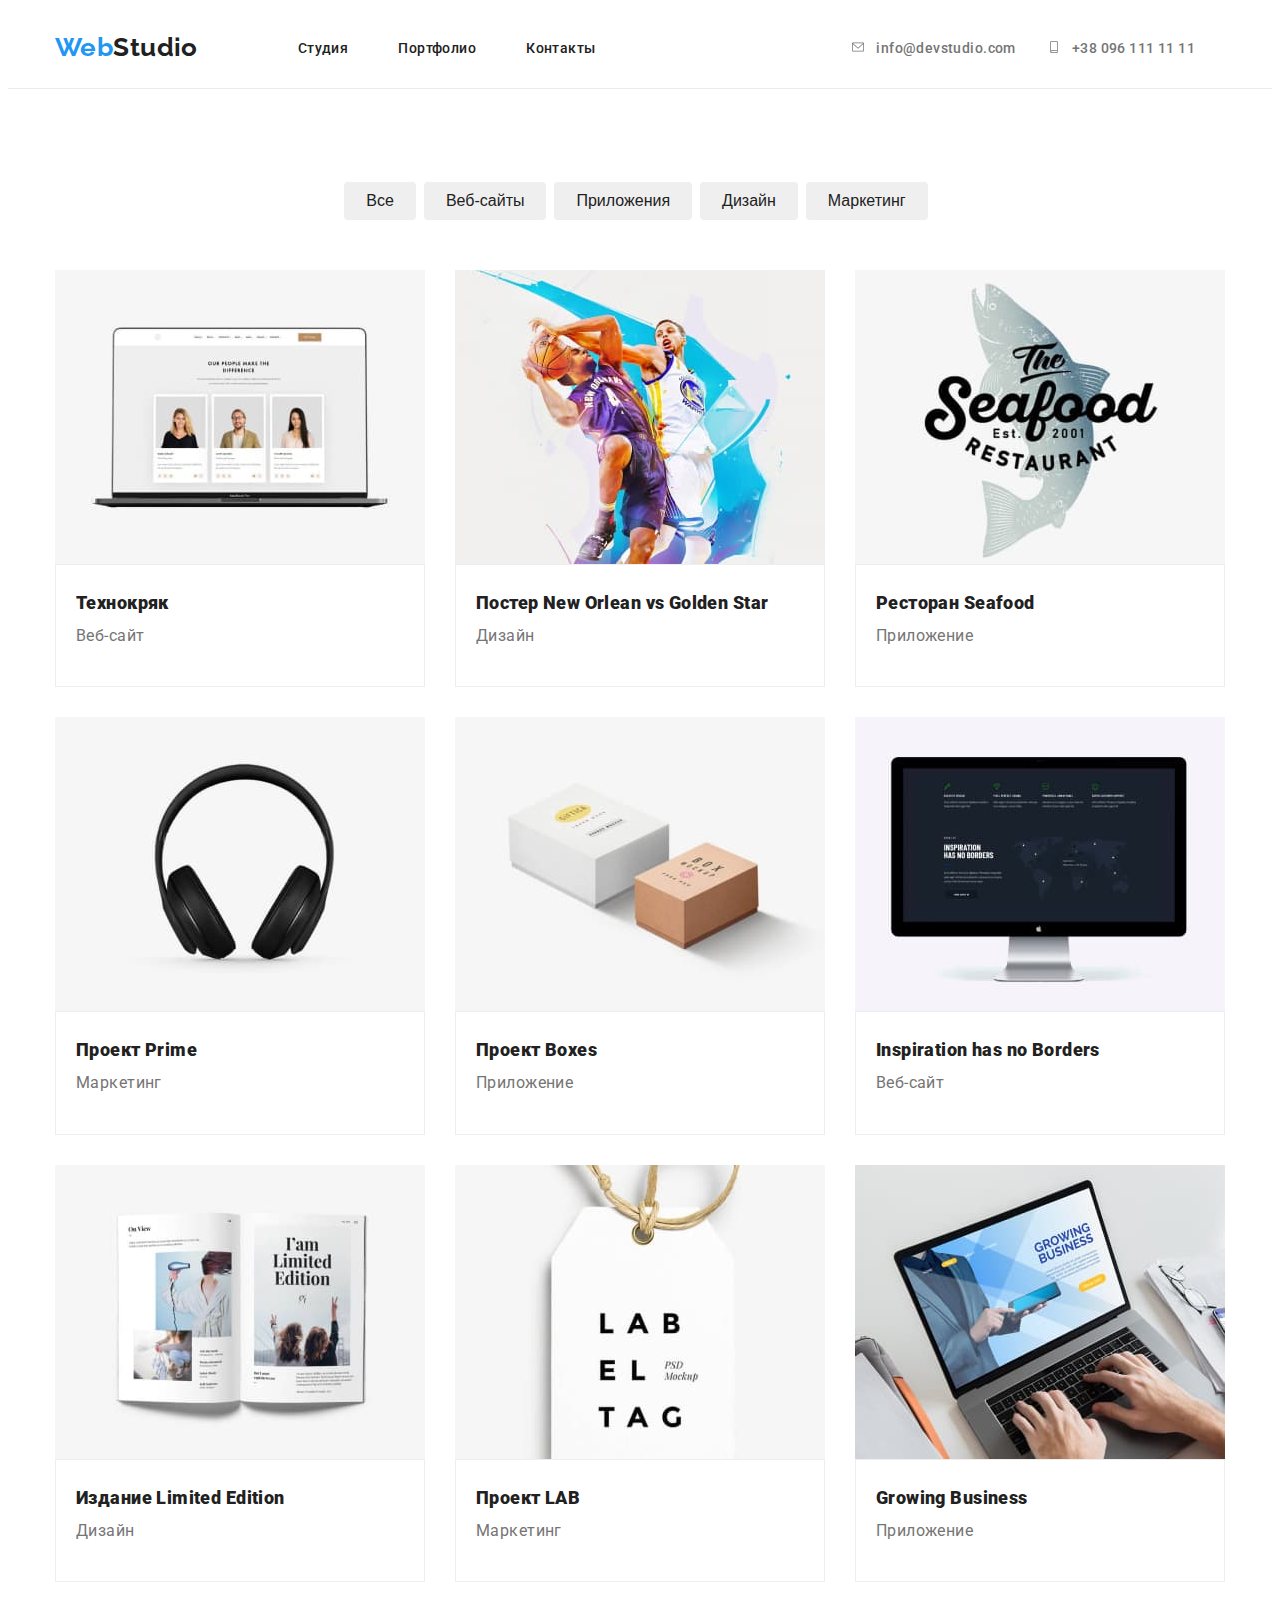
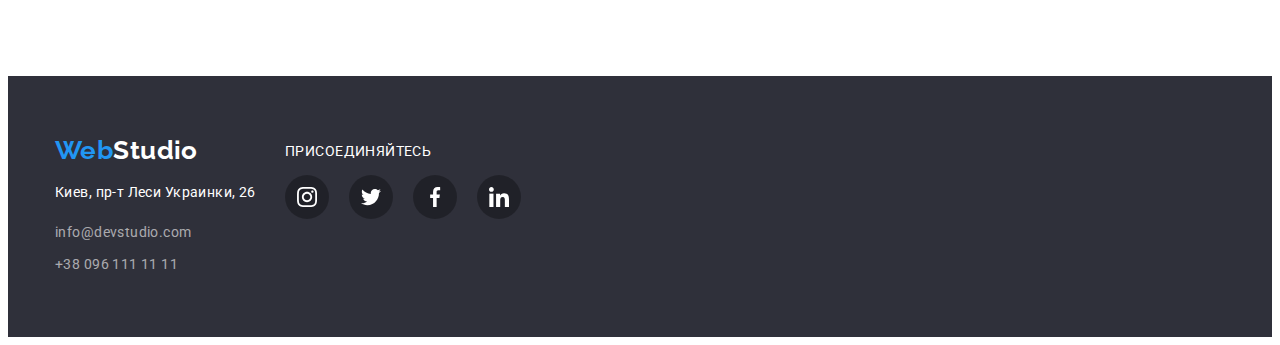
==== portfolio.html @ 4f00b6cf "hw6" ====
<!DOCTYPE html>
<html lang="en">

<head>
  <meta charset="UTF-8" />
  <meta http-equiv="X-UA-Compatible" content="IE=edge" />
  <meta name="viewport" content="width=device-width, initial-scale=1.0" />
  <title>Project-homework1</title>
  <link href="https://fonts.googleapis.com/css2?family=Raleway&family=Roboto:wght@400;500;700;900&display=swap"
    rel="stylesheet" />
  <link rel="stylesheet" href="https://cdnjs.cloudflare.com/ajax/libs/modern-normalize/1.0.0/modern-normalize.min.css"
    integrity="sha512-ISS7cAi1PEhQ8jnbJpJZMd29NlhNj4AWYyLOSp2CE/CsHxTCu+r+t0D2yoJudVrd0/8fTVPUVDzY5Tvli75u/g=="
    crossorigin="anonymous" />
  <link rel="stylesheet" href="./css/styles.css" />
</head>


<body>
  <!-- Заголовк -->
  <header class="header">
    <div class="container">
      <nav class="navigation">
        <ul class="navigation-list list">
          <li class="logo">
            <a href="./index.html" class="logo"><span class="logo-span">Web</span>Studio</a>
          </li>
          <li class="navigation-list-item">
            <a href="./index.html" class="navigation-list-item link">Студия</a>
          </li>
          <li class="navigation-list-item">
            <a href="./portfolio.html" class="navigation-list-item link">Портфолио</a>
          </li>
          <li class="navigation-list-item">
            <a href="./index.html" class="navigation-list-item link">Контакты</a>
          </li>
        </ul>
      </nav>
      <ul class="addres-list list">
        <li class="addres-list-item">
          <a href="mailto:info@devstudio.com" class="address-list-link link">
            <svg class="envelope-img" width="16" height="12">
              <use href="./images/symbol-defs.svg#icon-envelope"></use>
            </svg>info@devstudio.com</a>
        </li>
        <li class="addres-list-item list">
          <a href="tel:+380961111111" class="address-list-link link">
            <svg class="smartphone-img" width="16" height="12">
              <use href="./images/symbol-defs.svg#icon-smartphone"></use>
            </svg>+38 096 111 11 11</a>
        </li>
      </ul>
    </div>
  </header>
  <!--Main-->
  <main>
    <section class="buttons-items">
      <div class="container">
        <ul class="buttons-item list">
          <li><button type="button" class="button">Все</button></li>
          <li><button type="button" class="button">Веб-сайты</button></li>
          <li><button type="button" class="button">Приложения</button></li>
          <li><button type="button" class="button">Дизайн</button></li>
          <li><button type="button" class="button">Маркетинг</button></li>
        </ul>
      </div>
    </section>
    <section class="main-items">
      <div class="container">
        <ul class="items list">
          <li class="item">
            <a class="item-link-img" href="#">
              <div class="overlay-item">
                <img src="images/img0.jpg" alt="Пример" width="370" />
                <p class="overlay-text">Технокряк это современная площадка распространения
                  коронавируса. Компании используют эту платформу для цифрового шпионажа и
                  атак на защищённые сервера конкурентов.</p>
              </div>
              <div class="item-content-wrapper">
                <h3 class="tittle">Технокряк</h3>
                <p class="text-list">Веб-сайт</p>
              </div>
            </a>
          </li>
          <li class="item">
            <a href="#">
              <div class="overlay-item">
                <img src="images/img(11).jpg" alt="Пример" width="370" />
                <p class="overlay-text">Технокряк это современная площадка распространения
                  коронавируса. Компании используют эту платформу для цифрового шпионажа и
                  атак на защищённые сервера конкурентов.</p>
              </div>
              <div class="item-content-wrapper">
                <h3 class="tittle">Постер New Orlean vs Golden Star</h3>
                <p class="text-list">Дизайн</p>
            </a>
      </div>
      </li>
      <li class="item">
        <a href="#">
          <div class="overlay-item">
            <img src="images/img(22).jpg" alt="Пример" width="370" />
            <p class="overlay-text">Технокряк это современная площадка распространения
              коронавируса. Компании используют эту платформу для цифрового шпионажа и
              атак на защищённые сервера конкурентов.</p>
          </div>
          <div class="item-content-wrapper">
            <h3 class="tittle">Ресторан Seafood</h3>
            <p class="text-list">Приложение</p>
        </a></div>
      </li>
      <li class="item">
        <a href="#">
          <div class="overlay-item">
            <img src="images/img(33).jpg" alt="Пример" width="370" />
            <p class="overlay-text">Технокряк это современная площадка распространения
              коронавируса. Компании используют эту платформу для цифрового шпионажа и
              атак на защищённые сервера конкурентов.</p>
          </div>
          <div class="item-content-wrapper">
            <h3 class="tittle">Проект Prime</h3>
            <p class="text-list">Маркетинг</p>
        </a></div>
      </li>
      <li class="item">
        <a href="#">
          <div class="overlay-item">
            <img src="images/img(44).jpg" alt="Пример" width="370" />
            <p class="overlay-text">Технокряк это современная площадка распространения
              коронавируса. Компании используют эту платформу для цифрового шпионажа и
              атак на защищённые сервера конкурентов.</p>
          </div>
          <div class="item-content-wrapper">
            <h3 class="tittle">Проект Boxes</h3>
            <p class="text-list">Приложение</p>
        </a></div>
      </li>
      <li class="item">
        <a href="#">
          <div class="overlay-item">
            <img src="images/img(55).jpg" alt="Пример" width="370" />
            <p class="overlay-text">Технокряк это современная площадка распространения
              коронавируса. Компании используют эту платформу для цифрового шпионажа и
              атак на защищённые сервера конкурентов.</p>
          </div>
          <div class="item-content-wrapper">
            <h3 class="tittle">Inspiration has no Borders</h3>
            <p class="text-list">Веб-сайт</p>
        </a></div>
      </li>
      <li class="item">
        <a href="#">
          <div class="overlay-item">
            <img src="images/img(66).jpg" alt="Пример" width="370" />
            <p class="overlay-text">Технокряк это современная площадка распространения
              коронавируса. Компании используют эту платформу для цифрового шпионажа и
              атак на защищённые сервера конкурентов.</p>
          </div>
          <div class="item-content-wrapper">
            <h3 class="tittle">Издание Limited Edition</h3>
            <p class="text-list">Дизайн</p>
        </a></div>
      </li>
      <li class="item">
        <a href="#">
          <div class="overlay-item">
            <img src="images/img(77).jpg" alt="Пример" width="370" />
            <p class="overlay-text">Технокряк это современная площадка распространения
              коронавируса. Компании используют эту платформу для цифрового шпионажа и
              атак на защищённые сервера конкурентов.</p>
          </div>
          <div class="item-content-wrapper">

            <h3 class="tittle">Проект LAB</h3>
            <p class="text-list">Маркетинг</p>
        </a></div>
      </li>
      <li class="item">
        <a href="#">
          <div class="overlay-item">
            <img src="images/img(88).jpg" alt="Пример" width="370" />
            <p class="overlay-text">Технокряк это современная площадка распространения
              коронавируса. Компании используют эту платформу для цифрового шпионажа и
              атак на защищённые сервера конкурентов.</p>
          </div>
          <div class="item-content-wrapper">
            <h3 class="tittle">Growing Business</h3>
            <p class="text-list">Приложение</p>
        </a></div>
      </li>
      </ul>
      </div>
    </section>
  </main>
  <!-- Подвал -->
  <footer class="footer">
    <div class="container">
      <address class="address">
        <a href="./index.html" class="logo"><span class="logo-span">Web</span><span class="logo-spanf">Studio</span></a>
        <p class="add-text">Киев, пр-т Леси Украинки, 26</p>
        <ul class="contacts-listf">
          <li>
            <a href="mailto:info@devstudio.com" class="contacts-listf list">info@devstudio.com</a>
          </li>
          <li>
            <a href="tel:+380961111111" class="contacts-listf list">+38 096 111 11 11</a>
          </li>
        </ul>
      </address>
      <div class="social-footer-content">
        <p class="footer-text">присоединяйтесь</p>
        <ul class="social-links-footer list">
          <li>
            <a href="#" class="icon-social-item">
              <svg class="social-list-icon" width="20" height="20">
                <use href="./images/symbol-defs.svg#icon-instagram-2"></use>
              </svg></a>
          </li>
          <li>
            <a href="#" class="icon-social-item">
              <svg class="social-list-icon" width="20" height="20">
                <use href="./images/symbol-defs.svg#icon-twitter-1"></use>
              </svg></a>
          </li>
          <li>
            <a href="#" class="icon-social-item">
              <svg class="social-list-icon" width="20" height="20">
                <use href="./images/symbol-defs.svg#icon-facebook-1"></use>
              </svg></a>
          </li>
          <li>
            <a href="#" class="icon-social-item">
              <svg class="social-list-icon" width="20" height="20">
                <use href="./images/symbol-defs.svg#icon-linkedin-1"></use>
              </svg></a>
          </li>
        </ul>
      </div>
    </div>
  </footer>
</body>

</html>
---- css/styles.css ----
/* Colors
text color - #757575
main text color - #212121
accent - #2196F3
primary bcg- # ffffff
secondary bcg- #E5E5E5 */
/* .visually-hidden { */


/* base settings */
h1,
h2,
h3,
h4,
h5,
h6,
p {
  margin: 0;
}

ul,
ol {
  margin: 0;
  padding: 0;
}

.link, a {
  text-decoration: none;
}

.list {
  list-style: none;
}

img {
  width: 100%;
  height: auto;
  display: block;

}
/* base style */
svg {
  fill:var(--primary-text-color);
}

visually-hidden {
  position: absolute !important;
  clip: rect(1px 1px 1px 1px);
  /* IE6, IE7 */
  clip: rect(1px, 1px, 1px, 1px);
  padding: 0 !important;
  border: 0 !important;
  height: 1px !important;
  width: 1px !important;
  overflow: hidden;
}
/* Positions */

.container {
  width: 1200px;
  padding-left: 15px;
  padding-right: 15px;
  margin: 0 auto;
  box-sizing: border-box;
}

:root {
  --main-font: "Roboto",
    sans-serif;
  --secondary-font: "Raleway",
    sans-serif;
  --primary-text-color: #757575;
  --title-text-color: #212121;
  --accent-color: #2196f3;
  --primary-white-color: #ffffff;
}

body {
  background-color: var(--primary-white-color);
  color: var(--primary-text-color);
  font-family: "Roboto", "Open Sans", "Helvetica Neue", sans-serif;
  font-size: 14px;
  line-height: 1.14;
  letter-spacing: 0.03em;
}

/* header */
.logo {
  color: var(--title-text-color);
  font-family: "Raleway", sans-serif;
  font-weight: 700;
  font-size: 26px;
  line-height: 1.14;
  text-decoration: none;
  margin-right: 50px;

}

.logo-span {
  color: var(--accent-color);

}

.logo-spanf {
  color: var(--primary-white-color);
}
.header {
  border-bottom: 1px solid #ECECEC;
}

.header .container {
  display: flex;
  align-items: center;
  justify-content: space-between;
   
  
}
/* nav */
.navigation-list-item {
  position:relative;
  color: var(--title-text-color);
  font-weight: 500;
  font-size: 14px;
  line-height: 1.17;
  padding: 32px 0;

  transition: color 250ms cubic-bezier(0.4, 0, 0.2, 1);
}
.navigation-list-item:hover::after,
.navigation-list-item:focus::after,
.navigation-list-item:active::after {
  position: absolute;
  top: calc(100% - 3px);
  left:0;
  width:100%;
  border-radius: 4px;
  display: block;
  content:"";
  height: 4px;
  background: var(--accent-color);
  color: var(--accent-color);
  cursor: pointer;
  

}

.navigation-list {
  display: flex;
  align-items: center;

}

.navigation-list-item:not(:last-child) {
  margin-right: 50px;
  align-items: center;
}

/* adress-list */

.addres-list {
  display: flex;
  align-items: center;
  justify-content: space-between;
  
}

.envelope-img,
.smartphone-img {
  margin-right: 10px;
  align-items: center;
  transition: fill 250ms cubic-bezier(0.4, 0, 0.2, 1);
}
.envelope-img:hover,
.smartphone-img:hover {
  fill: var(--accent-color);
}

.address-list-link {
  color: var(--primary-text-color);
  font-weight: 500;
  font-size: 14px;
  line-height: 1.17;
  margin-right: 30px;
  align-items: center;
  transition: color 250ms cubic-bezier(0.4, 0, 0.2, 1);
}

.address-list-link:hover,
.address-list-link:focus,
.address-list-link:active {
  color: var(--accent-color);
  cursor: pointer;
  
}
/* Hero */

.hero .container {
  display: flex;
  flex-direction: column;
  height: 600px;
  align-items: center;
  margin-bottom: 93px;
  background-image:linear-gradient(rgba(47, 48, 58, 0.4),
  rgba(47, 48, 58, 0.4)),
  url("../images/Img\(99\).jpg");
  background-color: #2F303A;
  background-repeat: no-repeat;
  background-size: cover;
  
}

.hero-tittle {
  color: var(--primary-white-color);
  font-weight: 900;
  font-size: 44px;
  line-height: 1.36;
  text-align: center;
  margin-top: 200px;
  margin-bottom: 40px;
  width: 696px;
  height: 120px;
  justify-content: center;
  text-transform: uppercase;
  
}

/* buttons */
.button-hero {
  font-family: inherit;
  color: var(--primary-white-color);
  background-color: var(--accent-color);
  cursor: pointer;
  font-size: 12px;
  line-height: 1.33;
  letter-spacing: 0.09em;
  text-transform: uppercase;

  width: 200px;
  padding: 10px 32px;
  box-shadow: 0px 4px 4px rgba(0, 0, 0, 0.15);
  border-radius: 4px;
  
}
.buttons-items .container {
  display: flex;
  align-items: center;
  justify-content: space-between;
}
.navigation {
  display: flex;
  align-items: center;
}

.buttons-item {
  display: flex;
  align-items: center;
  margin: 0 auto;
  margin-top: 93px;
  margin-bottom: 50px;
  
}
.button:hover,
.button:focus {
  box-shadow: 0px 3px 1px rgba(0, 0, 0, 0.1),
  0px 1px 2px rgba(0, 0, 0, 0.08),
  0px 2px 2px rgba(0, 0, 0, 0.12);
  background-color: #2196F3;
  
}
.button {
  color: var(--title-text-color);
  font-weight: 500;
  font-size: 16px;
  line-height: 1.6;
  margin-right: 30px;
  border: none;
  border-radius: 4px;
  padding: 6px 22px;
  margin-right: 8px;
  transition: box-shadow 250ms cubic-bezier(0.4, 0, 0.2, 1), background-color 250ms cubic-bezier(0.4, 0, 0.2, 1);
}

.button:hover,
.button:focus,
.button:active {
  color: var(--primary-white-color);
  background-color: var(--accent-color);
}

.tittle {
  color: var(--title-text-color);
  font-weight: 900;
  font-size: 18px;
  line-height: 2;
  
}

/* Section */

.section-tittle {
  color: var(--title-text-color);
  font-weight: 700;
  font-size: 36px;
  line-height: 1.17;
  text-align: center;
}
/* Featurres */
.features .container {
  display: flex;
  align-items: center;
  margin-bottom: 94px;
  justify-content: space-between;

}

.feature-icon:not(:last-child) {
  width: 270px;
  height: 120px;
  justify-content: space-between;
  padding-left: 90px;
}
.feature-items {
  display: flex;
  align-items: center;
  justify-content: center;
  
}

.feature {
  color: var(--title-text-color);
  font-weight: 700;
  font-size: 14px;
  line-height: 1.14;
  text-transform: uppercase;
  text-align:justify;
  display: flex;
  width: 270px;
  margin-bottom: 10px;
  margin-right: 30px;
  padding-left: 30px;
    
}

.features-text {
  color: var(--primary-text-color);
  font-weight: 400;
  font-size: 14px;
  line-height: 1.71;
  text-transform: none;
  width: 270px;
  padding-left: 30px;
}

/* work */

.worker-tittle {
  color: var(--title-text-color);
  font-weight: 500;
  font-size: 16px;
  line-height: 1.17;
  text-align: center;
  margin-bottom: 9px;
}
.work .container {
  display: flex;
  align-items: center;
  margin-bottom: 94px;
  justify-content: space-between;
  flex-direction: column;
}
.section-tittle {
  
  margin-bottom: 50px;
  
}
.work-items {
  display: flex;
}

.work-item {
  position: relative;
  display: flex;
  margin-right: 30px;
  width: 370px;
  flex-direction: row;

}
.feature-item-text {
  position: absolute;
  bottom: 0px;
  width: 370px;
  height: 70px;
  padding: 27px;
  text-align: center;
  text-transform: uppercase;
  color: var(--primary-white-color);
  font-weight: 700;
  font-size: 14px;
  line-height: 1.14;
  background: rgba(47, 48, 58, 0.8);
}
/* items */

.main-items .container {
  display: flex;
  align-items: center;
  margin-bottom: 94px;
  justify-content: space-between;
    
}
.items {
  display: flex;
  flex-wrap: wrap;
  margin-left: -30px;
  margin-top: -30px;
       
}
.item:hover {
  border: 1px solid #EEEEEE;
  box-shadow: 0px 1px 1px rgba(0, 0, 0, 0.12),
  0px 4px 4px rgba(0, 0, 0, 0.06),
  1px 4px 6px rgba(0, 0, 0, 0.16);

}
.item {
 
  width: calc(100% / 3 - 30px);
  margin-left: 30px;
  margin-top: 30px;
  transition: border 250ms cubic-bezier(0.4, 0, 0.2, 1), box-shadow 250ms cubic-bezier(0.4, 0, 0.2, 1);
}
.overlay-item {
  transform: translateY(0);
  position: relative;
  background-color: white;
  overflow: hidden;
}
.overlay-text {
  cursor: pointer;
  font-size: 18px;
  line-height: 1.33;
  letter-spacing: 0.09em;
  transform: translateY(100%);
  position: absolute;
  background-color:rgba(33, 150, 243, 0.9);
  top:0;
  left:0;
  right:0;
  bottom:0;
  margin:0;
  transition: 250ms ease;
  color: var(--primary-white-color);
  padding: 24px 63px;
  text-align: center;

    
}
.overlay-item:hover .overlay-text {
  transform: translateY(0);
}
.item-content-wrapper {
  padding: 20px 20px;
  border: 1px solid #EEEEEE;
   
}

/* Workers */
.workers .container {
  display: flex;
  align-items: center;
  margin-bottom: 94px;
  justify-content: space-between;
  flex-direction: column;
  
}
.worker-photos {
  display: flex;
  flex-wrap: wrap;
  margin-left: -30px;
  margin-top: -30px;
  box-shadow: 0 1px 3px o #000, 0 1px 1px 0 #000, 0 2px 1px 0 #000;
  
}
.worker-photo {
  width: calc(100% / 4 - 30px);
  margin-left: 30px;
  margin-top: 30px;
  border: 1px solid #cccccc;
  
}

.workers-content-wrapper {
  padding-top: 30px;
  border-top: none;
  padding-left: 32px;
  padding-right: 32px;
  padding-bottom: 30px;
}

.text {
  color: var(--primary-text-color);
  font-weight: 400;
  font-size: 16px;
  line-height: 1.17;
  text-align: center;
  letter-spacing: 0.02em;
  margin-bottom: 10px;

}

.text-list {
  color: var(--primary-text-color);
  font-weight: 400;
  font-size: 16px;
  line-height: 1.9;
  margin-bottom: 15px;

}
.social-list-link {
  display: flex;
  width: 44px;
  justify-content: center;
  align-items: center;
  height: 44px;
  background-color: white;
  border-radius: 50%;
  transition: border-color 250ms cubic-bezier(0.4, 0, 0.2, 1), background-color 250ms cubic-bezier(0.4, 0, 0.2, 1);;
  
}
.social-list-link:hover,
.social-list-link:hover {
  border-color: var(--accent-color);
  background-color: var(--accent-color);

}
.social-list-link:hover .social-list-icon,
.social-list-link:focus .social-list-icon {
  fill: white;
  
  
}
.social-list {
  display: flex;
  justify-content: space-between;

}
.social-list-icon {
  width: 20px;
  height: 20px;
  fill:var(--primary-text-color);
  transition: fill 250ms cubic-bezier(0.4, 0, 0.2, 1);
}


/* clients */
.clients {
  display: flex;
  align-items: center;
  justify-content: space-between;
  width: 100%;
}
.logo-item {
  width: 170px;
  height: 90px;
  display: flex;
  justify-content: center;
  align-items: center;
  border-radius: 4px;
  border: 1px solid var(--primary-text-color);
  transition: fill 250ms cubic-bezier(0.4, 0, 0.2, 1);
}

.logo-item:hover .logo-item-img {
  fill:var(--accent-color);
  
}
.logo-item:hover {
  border-color: var(--accent-color);
}

/* footter */
.footer {
  padding-top: 60px;
  padding-bottom: 60px;
  background-color: #2f303a;
}
.footer .container {
  display: flex;
  align-items: center;
    
}
.address {
  color: var(--primary-white-color);
  font-style: normal;
     
}

.add-text {
  margin-top: 15px;
  display: flex;
  width: 230px;
  color: var(--primary-white-color);
  line-height: 1.71;
  
}

.contacts-listf {
  display: flex;
  flex-direction: column;
  color: rgba(255, 255, 255, 0.6);
  line-height: 1.71;
  list-style: none;
  text-decoration: none;
  width: 230px;
  margin-top: 8px;
  
}
.icon-social-item {
  width: 44px;
  height: 44px;
  display: flex;
  align-items: center;
  justify-content: center;
  background-color: rgba(0, 0, 0, 0.3);
  border-radius: 50%;
  margin-right: 20px;
  transition: background-color 250ms cubic-bezier(0.4, 0, 0.2, 1),;
}

.icon-social-item:hover,
.icon-social-item:hover {
  background-color: var(--accent-color);
}

 .social-links-footer .social-list-icon {
  fill:white;
}

.icon-social-item:hover .social-list-icon,
.icon-social-item:focus .social-list-icon {
  fill:#ffffff; 
  
}
.social-links-footer {
  display: flex;
}
.footer-text {
  text-transform: uppercase;
  color:var(--primary-white-color);
  margin-bottom: 15px;
}
.social-footer-content {
  margin-bottom: 50px;
}
.backdrop {
  
  position:fixed;
  top:0;
  left:0;
  width: 200vh;
  height: 200vh;
  transition: all 1000ms linear;
  background-color: rgba(0, 0, 0, 0.2);
  
}

.modal {

  position: absolute;
  top:25%;
  left:50%;
  transform: translate(-50%, -50%);
  width: 528px;
  height: 581px;
  
  background-color: #FFFFFF;
  box-shadow: 0px 1px 3px rgba(0, 0, 0, 0.12), 0px 1px 1px rgba(0, 0, 0, 0.14), 0px 2px 1px rgba(0, 0, 0, 0.2);
  border-radius: 4px;
  
}
.modal-close-btn {
  position:absolute;
  top: 8px;
  right: 8px;
  background-color: #ffffff;
  border: 1px solid rgba(0, 0, 0, 0.1);
  border-radius: 50%;
  cursor: pointer;
  
}

.is-hidden{
  opacity: 0;
  visibility: hidden;
  pointer-events: none;
}
/* forms */
.contact-form {
  display: flex;
  flex-direction: column;
  width:528px;
  height:581px;
  padding: 15px;
  background-color: var(--primary-white-color);
  box-shadow: 0px 1px 3px rgba(0, 0, 0, 0.12), 0px 1px 1px rgba(0, 0, 0, 0.14), 0px 2px 1px rgba(0, 0, 0, 0.2);
  border-radius: 4px; 
  margin: 0 auto;
  padding: 40px;
}
.contact-form-input {
  width:100%;
  height: 40px;
  border: 1px solid #2196F3;
  box-sizing: border-box;
  border-radius: 4px;
  margin-bottom: 10px; 
  padding-left: 12x;

}
.contact-form-message {
  width: 100%;
  height: 120px;
  padding: 15px;
  resize: none;
}
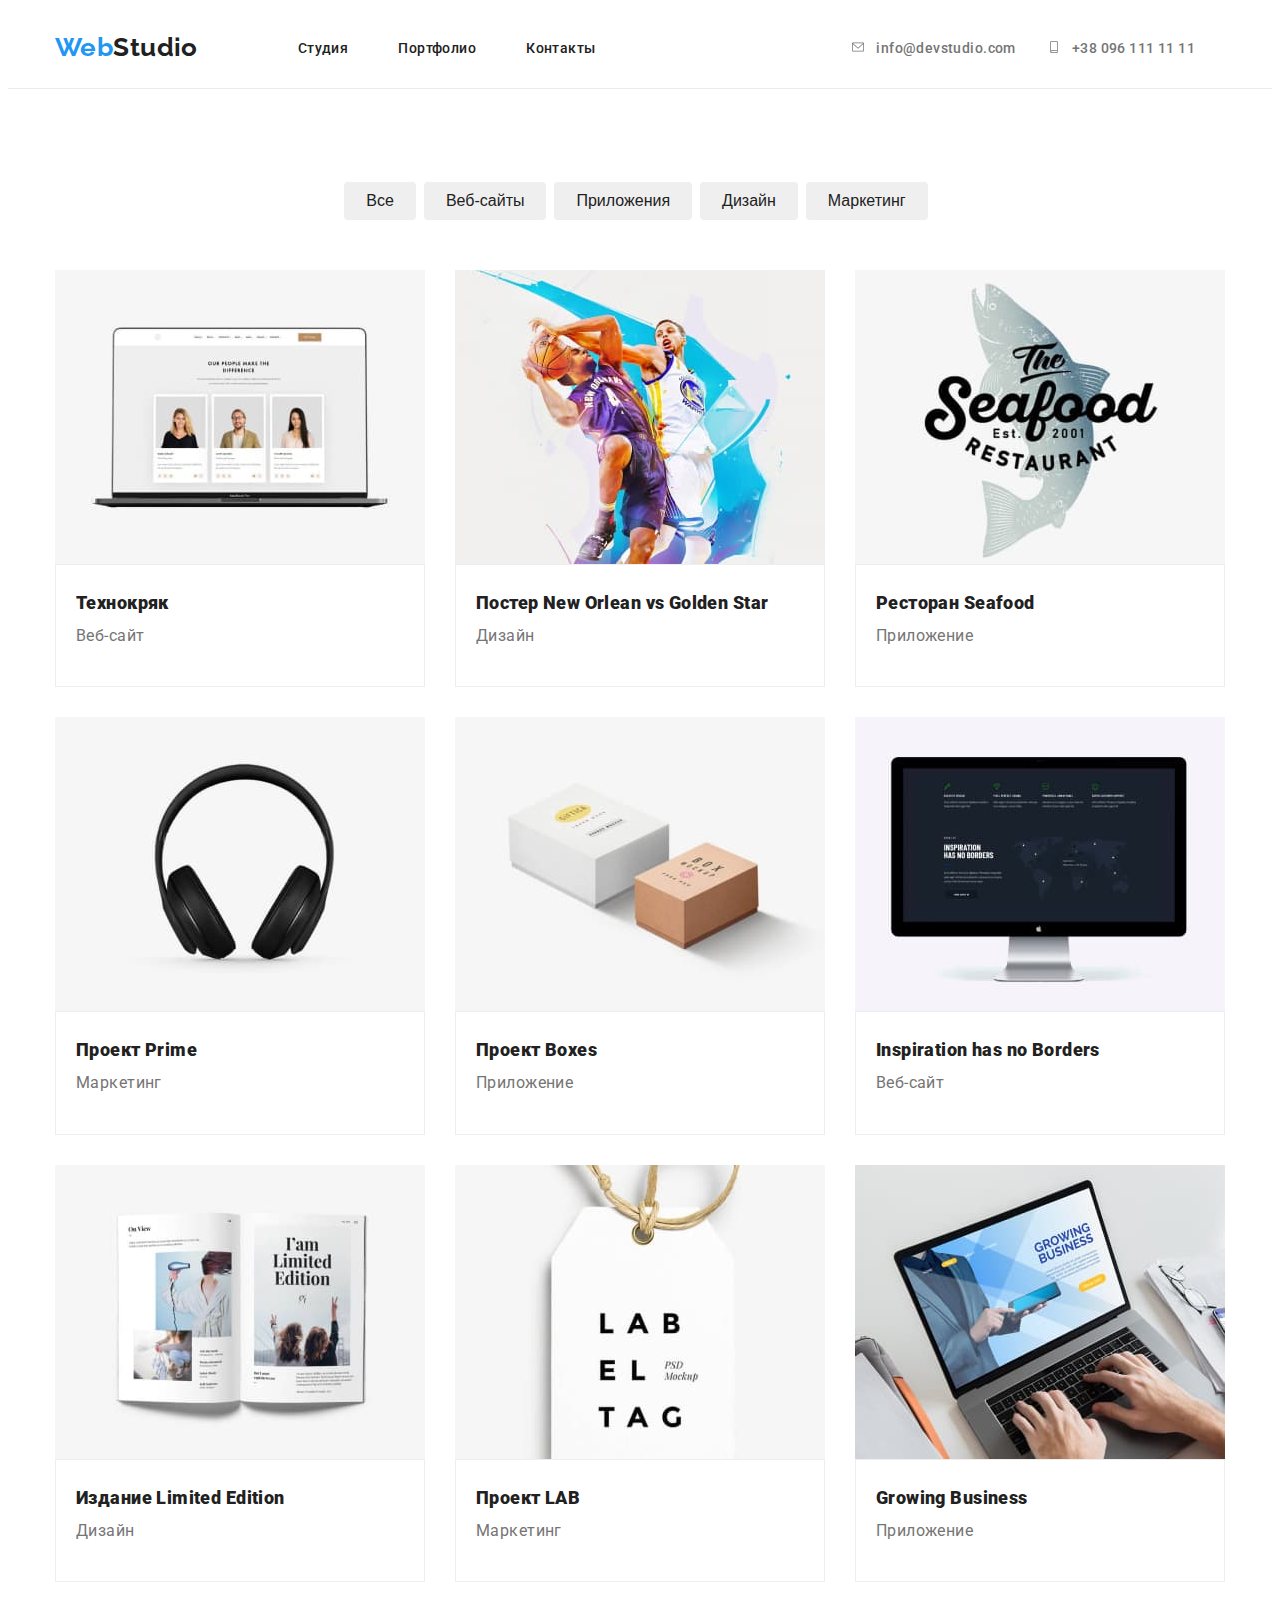
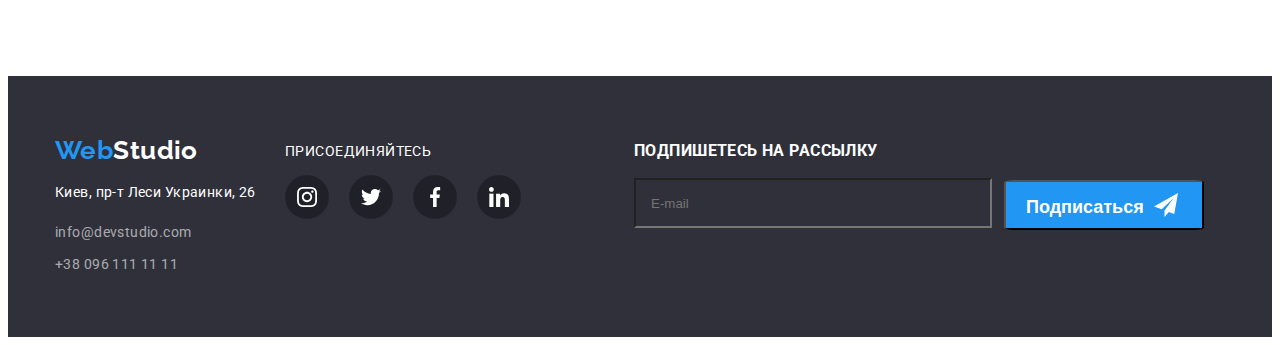
==== commit 6ae273ee: "hm6" ====
--- a/portfolio.html
+++ b/portfolio.html
@@ -235,6 +235,18 @@
           </li>
         </ul>
       </div>
+      <div class="footer-submit">
+        <h3 class="footer-text">Подпишетесь на рассылку</h3>
+        <label class="submit-form">
+        <input type="text" name="user-email" class="email-input" placeholder="E-mail">
+         <div class="submit-mail-btn">
+          <button type="submit" class="btn-mail-submit">Подписаться</button>
+          <svg class="mail-submit-icon" width="30" height="30">
+            <use href="./images/symbol-defs.svg#icon-icon-send"></use>
+          </svg>
+          </label>
+        </div>
+          </div>
     </div>
   </footer>
 </body>
--- a/css/styles.css
+++ b/css/styles.css
@@ -43,10 +43,9 @@
   fill:var(--primary-text-color);
 }
 
-visually-hidden {
+.visually-hidden {
   position: absolute !important;
   clip: rect(1px 1px 1px 1px);
-  /* IE6, IE7 */
   clip: rect(1px, 1px, 1px, 1px);
   padding: 0 !important;
   border: 0 !important;
@@ -539,6 +538,7 @@
   
   
 }
+
 .social-list {
   display: flex;
   justify-content: space-between;
@@ -592,6 +592,7 @@
 .address {
   color: var(--primary-white-color);
   font-style: normal;
+  
      
 }
 
@@ -663,6 +664,7 @@
   background-color: rgba(0, 0, 0, 0.2);
   
 }
+/* modal */
 
 .modal {
 
@@ -687,6 +689,10 @@
   border-radius: 50%;
   cursor: pointer;
   
+}
+.btn-close:hover,
+.btn-close:focus {
+  fill:var(--accent-color);
 }
 
 .is-hidden{
@@ -707,19 +713,172 @@
   margin: 0 auto;
   padding: 40px;
 }
+.contact-form-title {
+  font-size: 19px;
+  text-align: center;
+  margin-bottom: 12px;
+  font-weight: 700px;
+  color:#212121;
+}
+.contact-form-input-label {
+  font-size: 12px;
+  margin-bottom: 3px;
+}
 .contact-form-input {
+  outline: none;
   width:100%;
   height: 40px;
-  border: 1px solid #2196F3;
+  border: 1px solid #000;
   box-sizing: border-box;
   border-radius: 4px;
-  margin-bottom: 10px; 
-  padding-left: 12x;
-
-}
+  margin-bottom: 10px;
+  padding-left: 30px;
+  transition: border-color 250ms cubic-bezier(0.4, 0, 0.2, 1); 
+
+}
+
 .contact-form-message {
+  
   width: 100%;
   height: 120px;
   padding: 15px;
   resize: none;
-} +  margin-bottom: 20px;
+  transition: background-color 250ms cubic-bezier(0.4, 0, 0.2, 1);
+} 
+.contact-form-message:focus {
+  border-color: var(--accent-color);
+  
+}
+
+.contact-form-input-list {
+  
+  position: relative;
+  margin-top: 4px;
+   
+}
+.contact-form-icon {
+  
+  position:absolute;
+  top:50%;
+  transform: translateY(-50%);
+  display: block;
+  width: 18px;
+  height: 18px;
+  left: 12px;
+  transition: background-color 250ms cubic-bezier(0.4, 0, 0.2, 1);
+  
+}
+
+.contact-form-input:focus {
+  border-color: var(--accent-color);
+}
+.contact-form-input:focus + .contact-form-icon {
+  fill:var(--accent-color);
+}
+.modal-form-term-desc {
+  display: flex;
+  align-items: center;
+  font-size: 14px;
+}
+.modal-form-term-desc::before {
+  outline: none;
+  display: block;
+  content: "";
+  width:16px;
+  height:16px;
+  outline: 1px solid #000;
+  margin-right: 10px;
+  margin-left: 15px;
+
+}
+.email-input {
+  transition: background-color 250ms cubic-bezier(0.4, 0, 0.2, 1);
+}
+
+.email-input:focus {
+  outline: none;
+  border-color:var(--accent-color);
+  
+}
+
+.modal-form-term:checked + .modal-form-term-desc::before {
+  background-image: url(../images/Vector.svg);
+  background-color: var(--accent-color);
+  
+}
+.user-term-label {
+  display:flex;
+
+}
+
+.contact-form-button {
+  width: 200px;
+  height: 50px;
+  background-color:var(--accent-color);
+  color:var(--primary-white-color);
+  font-size: 16px;
+  border-radius: 6%;
+  margin-top: 40px;
+  margin-left: 120px;
+}
+
+/* footer-submit */
+
+.footer-submit {
+  
+  margin-bottom: 40px;
+  align-items: center;
+  margin-left: 93px;
+  justify-content: center;
+}
+
+.submit-form {
+  display: flex;
+  align-items: center;
+  justify-content: center;
+}
+.submit-mail-btn {
+  
+  position: relative;
+  margin-top: 4px;
+   
+}
+.email-input {
+  width: 358px;
+  height: 50px;
+  padding-left: 15px;
+  background-color: #2F303A;
+  border-color: 1px solid rgba(255, 255, 255, 0.3);
+  box-sizing: border-box;
+  color: var(--primary-white-color);
+  margin-right: 12px;
+  transition: background-color 250ms cubic-bezier(0.4, 0, 0.2, 1);
+}
+
+.btn-mail-submit {
+  position: relative;
+  width: 200px;
+  height: 50px;
+  background-color: var(--accent-color);
+  color:var(--primary-white-color);
+  font-size: 18px;
+  font-weight: 700;
+  text-align: left;
+  padding-left: 20px;
+  padding-top: 5px;
+  border-radius:5%;
+  
+}
+
+.mail-submit-icon {
+  width: 24px;
+  height: 24px;
+  position: absolute;
+  top:50%;
+  transform: translateY(-50%);
+  display: block;
+  fill: var(--primary-white-color);
+  margin-left: 150px;
+  
+}
